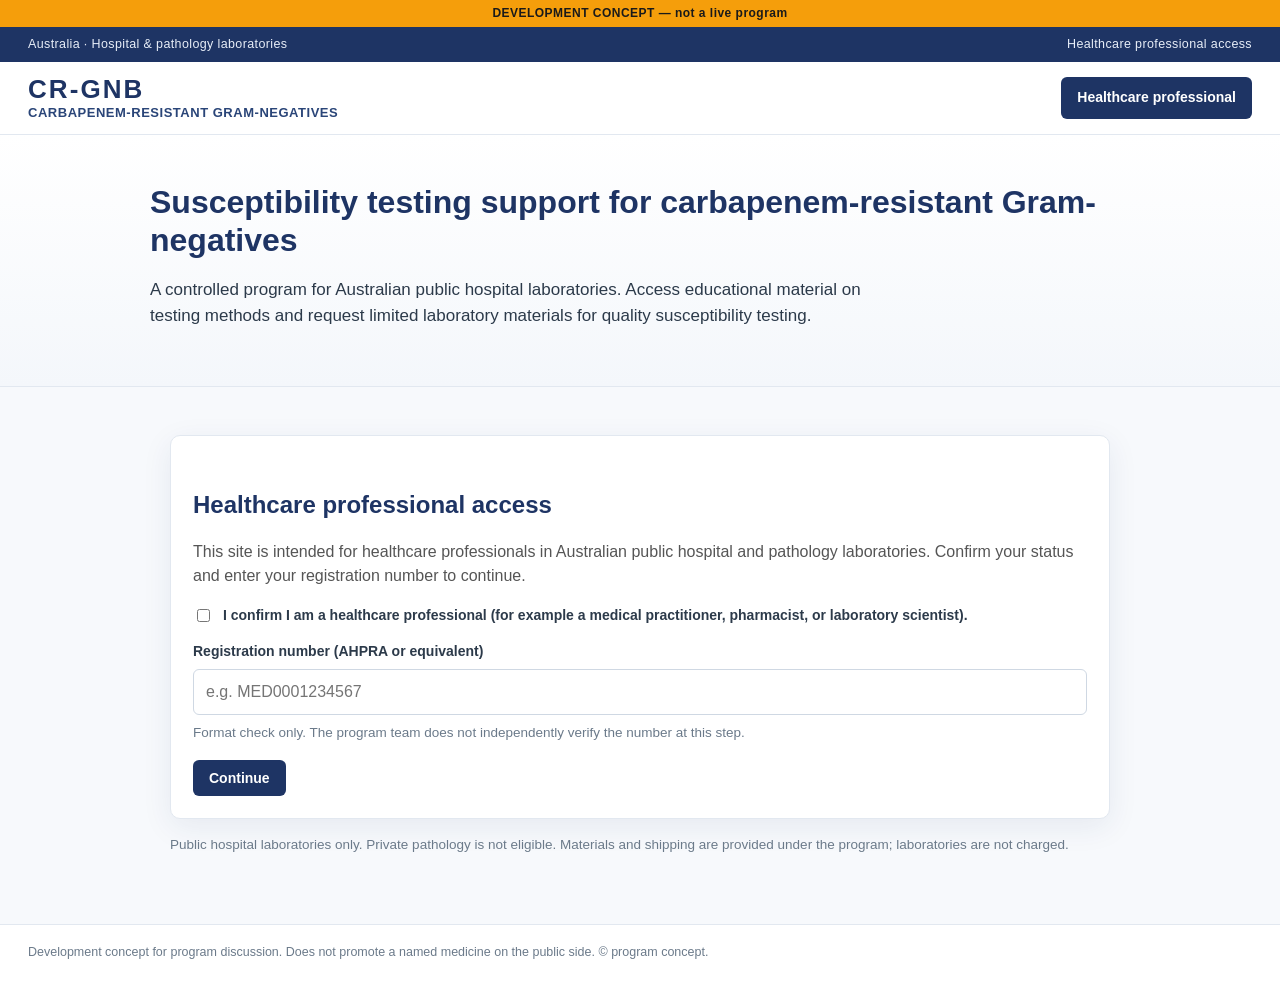
==== education.html @ f699612e "Redesign: HCP gate, navy theme, code-tiered disc ordering" ====
<!DOCTYPE html>
<html lang="en-AU">
<head>
  <meta charset="utf-8">
  <meta name="viewport" content="width=device-width, initial-scale=1">
  <title>Testing methods | CR-GNB program</title>
  <link rel="stylesheet" href="css/styles.css">
</head>
<body>
  <div class="dev-ribbon">DEVELOPMENT CONCEPT</div>
  <div class="topbar">
    <span>Australia · Hospital & pathology laboratories</span>
    <span>Healthcare professional access</span>
  </div>
  <header class="header">
    <a class="brand" href="education.html">
      <div class="word">CR-GNB</div>
      <div class="sub">TESTING PROGRAM</div>
    </a>
    <nav class="nav"><span id="auth-slot"></span></nav>
  </header>

  <div class="wrap">
    <h1>How susceptibility testing is done</h1>
    <p class="lead">For carbapenem-resistant Gram-negative isolates, additional testing is required beyond automated systems. Disk diffusion is the practical first step for most laboratories.</p>

    <div class="card">
      <h2>Why test</h2>
      <p>Reserved agents are used only after susceptibility is confirmed. If the laboratory does not test, the clinical team cannot know whether the isolate is susceptible. Early, quality testing supports appropriate use and builds laboratory confidence.</p>
      <p>Isolates that are resistant to a carbapenem on the automated system should proceed to additional testing for last-line options.</p>
    </div>

    <div class="card">
      <h2>Disk diffusion (primary method)</h2>
      <p>A <strong>30 µg siderophore cephalosporin disk</strong> is placed on standard Mueller-Hinton agar using the Kirby-Bauer method. No special media preparation is required.</p>
      <ul>
        <li>Read the zone of inhibition in millimetres.</li>
        <li>Interpret against the relevant breakpoint table (CLSI / EUCAST as applicable in Australia).</li>
        <li>Results in the area of technical uncertainty may need confirmatory MIC testing.</li>
      </ul>
      <p class="note">Disks are supplied in packs of 50. Once opened they have a limited shelf life, so laboratories should order what they can use.</p>
    </div>

    <div class="card">
      <h2>Confirmatory MIC options</h2>
      <p>When the disk result falls in the area of technical uncertainty, or a quantitative MIC is required, a commercial broth microdilution panel can be used (for example a ComASP-style siderophore cephalosporin panel). Availability of these panels in Australia is limited; the program controls which sites can request them.</p>
    </div>

    <div class="card">
      <h2>Quality points</h2>
      <ul>
        <li>Use quality-control strains appropriate for Gram-negative AST.</li>
        <li>Follow the manufacturer and CLSI/EUCAST reading guidance for zone diameters.</li>
        <li>Do not report a disk result as “not usable” solely because it falls in the technical uncertainty range — confirm with MIC where indicated.</li>
      </ul>
    </div>

    <p><a class="btn btn-navy" href="order.html">Request laboratory materials</a></p>
    <p class="note">Educational content only. Not a substitute for local protocols or product information supplied with the materials.</p>
  </div>

  <footer class="footer">Development concept. Behind healthcare-professional gate.</footer>
  <script src="js/app.js"></script>
  <script>requireHcp();</script>
</body>
</html>
---- css/styles.css ----
:root {
  --navy: #1E3464;
  --navy-dark: #15284d;
  --navy-soft: #2a4578;
  --text: #555555;
  --ink: #2c3a4a;
  --muted: #6b7a8a;
  --line: #e2e8f0;
  --paper: #ffffff;
  --bg: #f7f9fc;
  --ok: #0f7a4a;
  --warn: #b45309;
  --radius: 10px;
  --shadow: 0 8px 30px rgba(30, 52, 100, 0.08);
}

* { box-sizing: border-box; }
html { scroll-behavior: smooth; }
body {
  margin: 0;
  font-family: "Segoe UI", Calibri, Arial, sans-serif;
  color: var(--text);
  background: var(--bg);
  line-height: 1.55;
}
a { color: var(--navy); text-decoration: none; }
a:hover { text-decoration: underline; }
img { max-width: 100%; }

.topbar {
  background: var(--navy);
  color: #e8eef8;
  font-size: 12.5px;
  letter-spacing: .03em;
  padding: 8px 28px;
  display: flex;
  justify-content: space-between;
  gap: 16px;
}
.header {
  background: #fff;
  border-bottom: 1px solid var(--line);
  padding: 14px 28px;
  display: flex;
  align-items: center;
  justify-content: space-between;
  position: sticky;
  top: 0;
  z-index: 20;
}
.brand { display: flex; flex-direction: column; line-height: 1.05; text-decoration: none; color: inherit; }
.brand .word {
  font-weight: 800;
  font-size: 26px;
  letter-spacing: .08em;
  color: var(--navy);
}
.brand .sub {
  font-size: 13px;
  letter-spacing: .04em;
  color: var(--navy-soft);
  font-weight: 600;
  margin-top: 3px;
}
.nav { display: flex; gap: 10px; align-items: center; }
.btn {
  display: inline-flex;
  align-items: center;
  justify-content: center;
  border: 0;
  border-radius: 6px;
  padding: 10px 16px;
  font-weight: 650;
  cursor: pointer;
  text-decoration: none;
  font-size: 14px;
}
.btn-navy { background: var(--navy); color: #fff; }
.btn-navy:hover { background: var(--navy-dark); text-decoration: none; }
.btn-outline { background: #fff; color: var(--navy); border: 1px solid var(--navy); }
.btn-outline:hover { background: #f4f7fb; text-decoration: none; }

.wrap { max-width: 980px; margin: 0 auto; padding: 32px 20px 60px; }
.hero {
  background: linear-gradient(180deg, #fff 0%, #f4f7fb 100%);
  border-bottom: 1px solid var(--line);
  padding: 48px 20px 40px;
}
.hero-inner { max-width: 980px; margin: 0 auto; }
h1 { color: var(--navy); font-size: 32px; line-height: 1.2; margin: 0 0 12px; font-weight: 750; }
h2 { color: var(--navy); font-size: 24px; margin: 28px 0 12px; }
h3 { color: var(--ink); font-size: 18px; margin: 18px 0 8px; }
.lead { font-size: 17px; color: var(--ink); max-width: 720px; }
.card {
  background: #fff;
  border: 1px solid var(--line);
  border-radius: var(--radius);
  box-shadow: var(--shadow);
  padding: 22px;
  margin: 16px 0;
}
.grid { display: grid; gap: 16px; }
.grid-2 { grid-template-columns: 1fr 1fr; }
@media (max-width: 760px) {
  .grid-2 { grid-template-columns: 1fr; }
  .header, .topbar { padding-left: 16px; padding-right: 16px; }
  h1 { font-size: 26px; }
}

label { display: block; font-weight: 600; color: var(--ink); margin: 12px 0 6px; font-size: 14px; }
input, select, textarea {
  width: 100%;
  padding: 10px 12px;
  border: 1px solid #cfd8e3;
  border-radius: 6px;
  font: inherit;
  color: var(--ink);
  background: #fff;
}
input:focus, select:focus, textarea:focus { outline: 2px solid #c5d4ef; border-color: var(--navy); }
.note { font-size: 13.5px; color: var(--muted); margin: 8px 0; }
.msg { padding: 10px 12px; border-radius: 6px; margin: 10px 0; font-size: 14px; }
.msg.ok { background: #ecfdf3; color: var(--ok); }
.msg.bad { background: #fef2f2; color: #b42318; }
.check { display: flex; gap: 10px; align-items: flex-start; margin: 14px 0; }
.check input { width: auto; margin-top: 4px; }
.product {
  border: 1px solid var(--line);
  border-radius: 8px;
  padding: 14px;
  margin: 10px 0;
  background: #fafcff;
}
.product strong { color: var(--navy); }
.qty { width: 90px; }
table { width: 100%; border-collapse: collapse; font-size: 14.5px; }
th, td { text-align: left; padding: 8px 10px; border-bottom: 1px solid var(--line); vertical-align: top; }
th { color: var(--navy); font-weight: 650; }
.footer {
  border-top: 1px solid var(--line);
  background: #fff;
  color: var(--muted);
  font-size: 12.5px;
  padding: 18px 28px 28px;
}
.dev-ribbon {
  background: #f59e0b;
  color: #1a1a1a;
  text-align: center;
  font-size: 12px;
  font-weight: 700;
  letter-spacing: .04em;
  padding: 4px;
}
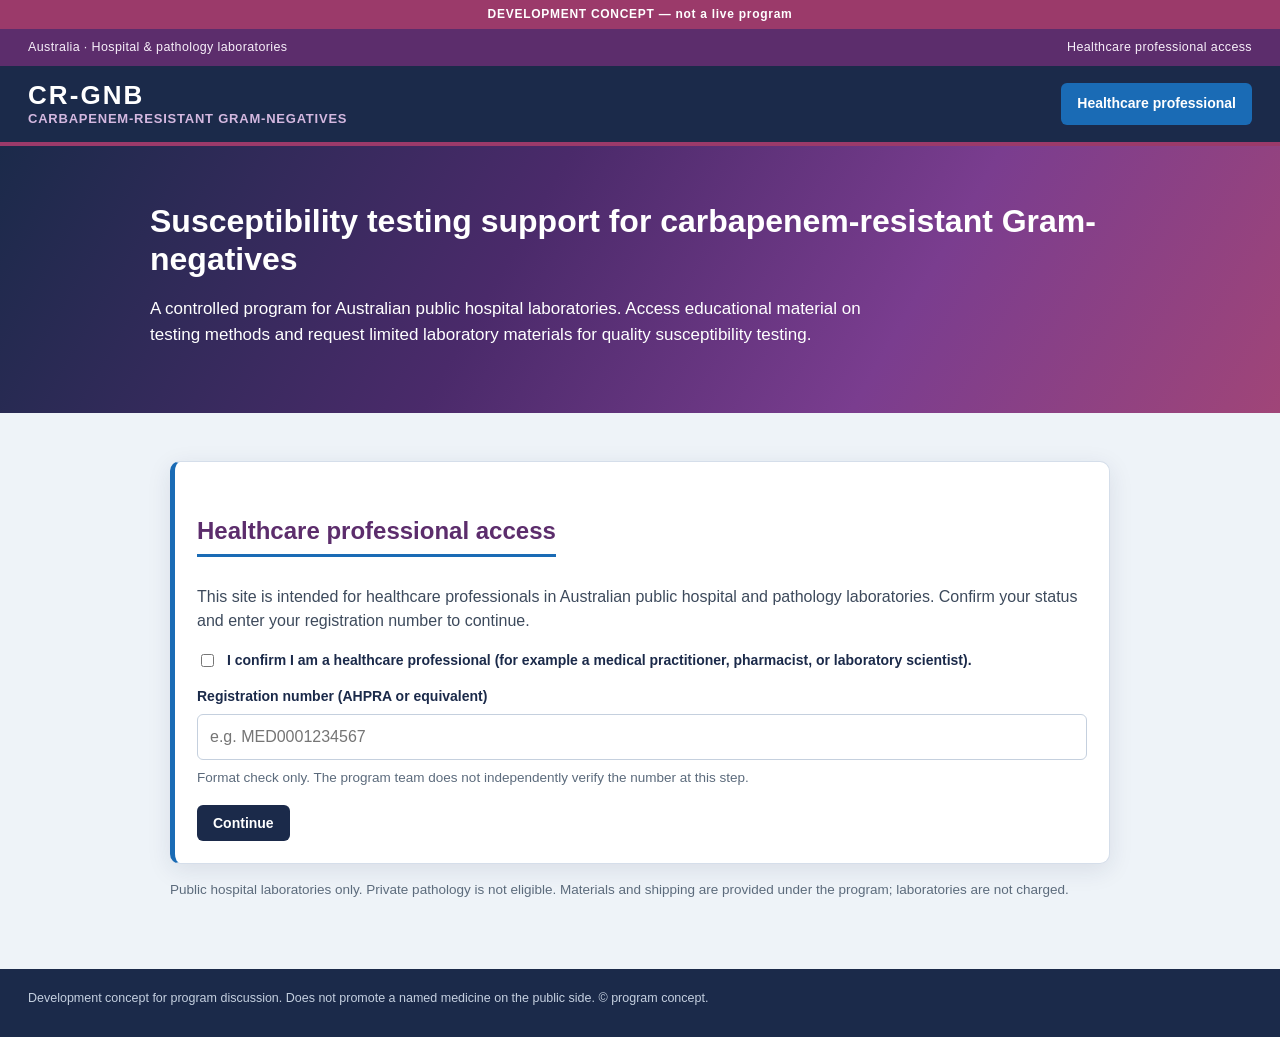
==== commit a2f101a3: "Richer education page and Fetroja blue/purple gradients" ====
--- a/education.html
+++ b/education.html
@@ -3,7 +3,7 @@
 <head>
   <meta charset="utf-8">
   <meta name="viewport" content="width=device-width, initial-scale=1">
-  <title>Testing methods | CR-GNB program</title>
+  <title>Testing & activity | CR-GNB program</title>
   <link rel="stylesheet" href="css/styles.css">
 </head>
 <body>
@@ -20,43 +20,71 @@
     <nav class="nav"><span id="auth-slot"></span></nav>
   </header>
 
+  <div class="hero">
+    <div class="hero-inner">
+      <h1>Activity and susceptibility testing</h1>
+      <p class="lead">Supporting quality testing of carbapenem-resistant Gram-negatives so laboratories can deliver timely, reliable results to the clinical team.</p>
+    </div>
+  </div>
+
   <div class="wrap">
-    <h1>How susceptibility testing is done</h1>
-    <p class="lead">For carbapenem-resistant Gram-negative isolates, additional testing is required beyond automated systems. Disk diffusion is the practical first step for most laboratories.</p>
 
-    <div class="card">
-      <h2>Why test</h2>
-      <p>Reserved agents are used only after susceptibility is confirmed. If the laboratory does not test, the clinical team cannot know whether the isolate is susceptible. Early, quality testing supports appropriate use and builds laboratory confidence.</p>
-      <p>Isolates that are resistant to a carbapenem on the automated system should proceed to additional testing for last-line options.</p>
+    <div class="band-blue">
+      <h2>Available susceptibility testing methods</h2>
+      <p>Commercial methods use standard media. No special preparation is required.</p>
     </div>
 
     <div class="card">
-      <h2>Disk diffusion (primary method)</h2>
-      <p>A <strong>30 µg siderophore cephalosporin disk</strong> is placed on standard Mueller-Hinton agar using the Kirby-Bauer method. No special media preparation is required.</p>
+      <h3>Disk diffusion (primary method for most sites)</h3>
+      <p>A <strong>30 µg disk</strong> is applied to standard Mueller-Hinton agar using the Kirby-Bauer method. Zone diameters are read in millimetres and interpreted against the applicable breakpoint table.</p>
       <ul>
-        <li>Read the zone of inhibition in millimetres.</li>
-        <li>Interpret against the relevant breakpoint table (CLSI / EUCAST as applicable in Australia).</li>
-        <li>Results in the area of technical uncertainty may need confirmatory MIC testing.</li>
+        <li>Manufacturers include BD BBL Sensi-Disc, HardyDisk (AST), and Thermo Scientific Oxoid disks.</li>
+        <li>Disks are typically supplied in packs of 50. Once opened they have a limited in-use life.</li>
+        <li>Results in the area of technical uncertainty should not be reported as “not usable”. Confirm with an MIC method where indicated.</li>
       </ul>
-      <p class="note">Disks are supplied in packs of 50. Once opened they have a limited shelf life, so laboratories should order what they can use.</p>
     </div>
 
     <div class="card">
-      <h2>Confirmatory MIC options</h2>
-      <p>When the disk result falls in the area of technical uncertainty, or a quantitative MIC is required, a commercial broth microdilution panel can be used (for example a ComASP-style siderophore cephalosporin panel). Availability of these panels in Australia is limited; the program controls which sites can request them.</p>
+      <h3>Confirmatory MIC methods</h3>
+      <p>When a quantitative result is required, commercial broth microdilution panels are available:</p>
+      <ul>
+        <li><strong>ComASP-style panels</strong> — broth microdilution kit (Liofilchem).</li>
+        <li><strong>Sensititre AST plates</strong> — use standard Sensititre Mueller-Hinton broth; no specialty media.</li>
+      </ul>
+      <p class="note">Access to MIC panels through this program is controlled by hospital code. Most sites will start with disks.</p>
+    </div>
+
+    <div class="band-purple">
+      <h2>Why activity matters for the laboratory</h2>
     </div>
 
     <div class="card">
-      <h2>Quality points</h2>
+      <h3>Spectrum against resistant Gram-negatives</h3>
+      <p>The agent remains active against many carbapenem-resistant isolates by resisting key resistance mechanisms:</p>
       <ul>
-        <li>Use quality-control strains appropriate for Gram-negative AST.</li>
-        <li>Follow the manufacturer and CLSI/EUCAST reading guidance for zone diameters.</li>
-        <li>Do not report a disk result as “not usable” solely because it falls in the technical uncertainty range — confirm with MIC where indicated.</li>
+        <li>Stable to Class A (KPC, GES), Class B metallo-β-lactamases (NDM, VIM, IMP), Class C (AmpC), and Class D (OXA-23, OXA-48) enzymes.</li>
+        <li>Retains activity in the presence of porin loss and efflux pump up-regulation.</li>
+        <li>Active against isolates carrying more than one carbapenemase.</li>
+      </ul>
+      <p>Organisms of interest in Australian laboratories include <em>Acinetobacter baumannii</em> complex, <em>Pseudomonas aeruginosa</em>, <em>Klebsiella pneumoniae</em>, <em>Escherichia coli</em>, and <em>Enterobacter cloacae</em> complex, among others.</p>
+    </div>
+
+    <div class="card">
+      <h3>What the laboratory needs to deliver</h3>
+      <ul>
+        <li>Early testing of carbapenem-resistant isolates so the clinical team has a result when they need it.</li>
+        <li>Quality zone reading and correct interpretation of the technical-uncertainty range.</li>
+        <li>Access to a confirmatory MIC method for selected sites.</li>
       </ul>
     </div>
 
-    <p><a class="btn btn-navy" href="order.html">Request laboratory materials</a></p>
-    <p class="note">Educational content only. Not a substitute for local protocols or product information supplied with the materials.</p>
+    <div class="card">
+      <h3>Real-world context</h3>
+      <p>Observational programs (including PERSEUS in Europe and PROVE in the US) have described use in highly resistant Gram-negative infections where other options were limited. These data support the value of reliable susceptibility results in guiding therapy, while reinforcing that in-vitro activity must always be interpreted alongside the clinical picture.</p>
+      <p class="note">Education only. Local protocols, CLSI/EUCAST guidance, and product information supplied with materials take precedence.</p>
+    </div>
+
+    <p><a class="btn btn-blue" href="order.html">Request laboratory materials</a></p>
   </div>
 
   <footer class="footer">Development concept. Behind healthcare-professional gate.</footer>
--- a/css/styles.css
+++ b/css/styles.css
@@ -1,17 +1,21 @@
 :root {
-  --navy: #1E3464;
-  --navy-dark: #15284d;
-  --navy-soft: #2a4578;
-  --text: #555555;
-  --ink: #2c3a4a;
-  --muted: #6b7a8a;
-  --line: #e2e8f0;
+  --navy: #1B2A4A;
+  --navy-dark: #0f1a30;
+  --purple: #5C2D6C;
+  --purple-mid: #6E3480;
+  --magenta: #9B3A6A;
+  --blue: #1A6BB5;
+  --blue-bright: #2A8AD4;
+  --blue-soft: #E8F2FB;
+  --text: #3d4a5c;
+  --ink: #1f2a3a;
+  --muted: #5c6b7c;
+  --line: #d5deea;
   --paper: #ffffff;
-  --bg: #f7f9fc;
+  --bg: #eef3f8;
   --ok: #0f7a4a;
-  --warn: #b45309;
   --radius: 10px;
-  --shadow: 0 8px 30px rgba(30, 52, 100, 0.08);
+  --shadow: 0 6px 24px rgba(27, 42, 74, 0.1);
 }
 
 * { box-sizing: border-box; }
@@ -23,24 +27,24 @@
   background: var(--bg);
   line-height: 1.55;
 }
-a { color: var(--navy); text-decoration: none; }
+a { color: var(--blue); text-decoration: none; }
 a:hover { text-decoration: underline; }
-img { max-width: 100%; }
 
 .topbar {
-  background: var(--navy);
-  color: #e8eef8;
+  background: var(--purple);
+  color: #f8f0fa;
   font-size: 12.5px;
   letter-spacing: .03em;
-  padding: 8px 28px;
+  padding: 9px 28px;
   display: flex;
   justify-content: space-between;
   gap: 16px;
 }
 .header {
-  background: #fff;
-  border-bottom: 1px solid var(--line);
-  padding: 14px 28px;
+  background: var(--navy);
+  color: #fff;
+  border-bottom: 4px solid var(--magenta);
+  padding: 16px 28px;
   display: flex;
   align-items: center;
   justify-content: space-between;
@@ -53,16 +57,17 @@
   font-weight: 800;
   font-size: 26px;
   letter-spacing: .08em;
-  color: var(--navy);
+  color: #fff;
 }
 .brand .sub {
   font-size: 13px;
-  letter-spacing: .04em;
-  color: var(--navy-soft);
+  letter-spacing: .06em;
+  color: #d4b8e0;
   font-weight: 600;
   margin-top: 3px;
 }
 .nav { display: flex; gap: 10px; align-items: center; }
+.nav a { color: #fff; }
 .btn {
   display: inline-flex;
   align-items: center;
@@ -77,28 +82,37 @@
 }
 .btn-navy { background: var(--navy); color: #fff; }
 .btn-navy:hover { background: var(--navy-dark); text-decoration: none; }
-.btn-outline { background: #fff; color: var(--navy); border: 1px solid var(--navy); }
-.btn-outline:hover { background: #f4f7fb; text-decoration: none; }
+.btn-purple { background: var(--purple); color: #fff; }
+.btn-purple:hover { background: #4a2458; text-decoration: none; }
+.btn-blue { background: var(--blue); color: #fff; }
+.btn-blue:hover { background: #155a9a; text-decoration: none; }
+.btn-outline { background: transparent; color: #fff; border: 1px solid rgba(255,255,255,0.6); }
+.btn-outline:hover { background: rgba(255,255,255,0.12); text-decoration: none; }
+.header .btn-navy { background: var(--blue); }
+.header .btn-navy:hover { background: #155a9a; }
 
 .wrap { max-width: 980px; margin: 0 auto; padding: 32px 20px 60px; }
 .hero {
-  background: linear-gradient(180deg, #fff 0%, #f4f7fb 100%);
-  border-bottom: 1px solid var(--line);
-  padding: 48px 20px 40px;
+  background: linear-gradient(120deg, #1B2A4A 0%, #4a2a6a 40%, #7a3d8f 70%, #a04578 100%);
+  color: #fff;
+  padding: 56px 20px 48px;
 }
+.hero h1, .hero .lead { color: #fff; }
 .hero-inner { max-width: 980px; margin: 0 auto; }
 h1 { color: var(--navy); font-size: 32px; line-height: 1.2; margin: 0 0 12px; font-weight: 750; }
-h2 { color: var(--navy); font-size: 24px; margin: 28px 0 12px; }
-h3 { color: var(--ink); font-size: 18px; margin: 18px 0 8px; }
+h2 { color: var(--purple); font-size: 24px; margin: 28px 0 12px; border-bottom: 3px solid var(--blue); display: inline-block; padding-bottom: 4px; }
+h3 { color: var(--navy); font-size: 18px; margin: 18px 0 8px; }
 .lead { font-size: 17px; color: var(--ink); max-width: 720px; }
 .card {
   background: #fff;
   border: 1px solid var(--line);
+  border-left: 5px solid var(--blue);
   border-radius: var(--radius);
   box-shadow: var(--shadow);
   padding: 22px;
   margin: 16px 0;
 }
+.card:nth-of-type(even) { border-left-color: var(--purple); }
 .grid { display: grid; gap: 16px; }
 .grid-2 { grid-template-columns: 1fr 1fr; }
 @media (max-width: 760px) {
@@ -107,48 +121,64 @@
   h1 { font-size: 26px; }
 }
 
-label { display: block; font-weight: 600; color: var(--ink); margin: 12px 0 6px; font-size: 14px; }
+label { display: block; font-weight: 600; color: var(--navy); margin: 12px 0 6px; font-size: 14px; }
 input, select, textarea {
   width: 100%;
   padding: 10px 12px;
-  border: 1px solid #cfd8e3;
+  border: 1px solid #c5d0de;
   border-radius: 6px;
   font: inherit;
   color: var(--ink);
   background: #fff;
 }
-input:focus, select:focus, textarea:focus { outline: 2px solid #c5d4ef; border-color: var(--navy); }
+input:focus, select:focus, textarea:focus { outline: 2px solid var(--blue-soft); border-color: var(--blue); }
 .note { font-size: 13.5px; color: var(--muted); margin: 8px 0; }
 .msg { padding: 10px 12px; border-radius: 6px; margin: 10px 0; font-size: 14px; }
-.msg.ok { background: #ecfdf3; color: var(--ok); }
-.msg.bad { background: #fef2f2; color: #b42318; }
+.msg.ok { background: #e8f7ef; color: var(--ok); border-left: 4px solid var(--ok); }
+.msg.bad { background: #fef2f2; color: #b42318; border-left: 4px solid #b42318; }
 .check { display: flex; gap: 10px; align-items: flex-start; margin: 14px 0; }
 .check input { width: auto; margin-top: 4px; }
 .product {
   border: 1px solid var(--line);
+  border-left: 4px solid var(--magenta);
   border-radius: 8px;
   padding: 14px;
   margin: 10px 0;
-  background: #fafcff;
+  background: #faf8fc;
 }
-.product strong { color: var(--navy); }
+.product strong { color: var(--purple); }
 .qty { width: 90px; }
 table { width: 100%; border-collapse: collapse; font-size: 14.5px; }
 th, td { text-align: left; padding: 8px 10px; border-bottom: 1px solid var(--line); vertical-align: top; }
-th { color: var(--navy); font-weight: 650; }
+th { color: var(--navy); font-weight: 650; background: var(--blue-soft); }
 .footer {
-  border-top: 1px solid var(--line);
-  background: #fff;
-  color: var(--muted);
+  background: var(--navy);
+  color: #c5d0e0;
   font-size: 12.5px;
-  padding: 18px 28px 28px;
+  padding: 20px 28px 28px;
 }
 .dev-ribbon {
-  background: #f59e0b;
-  color: #1a1a1a;
+  background: var(--magenta);
+  color: #fff;
   text-align: center;
   font-size: 12px;
   font-weight: 700;
-  letter-spacing: .04em;
-  padding: 4px;
+  letter-spacing: .06em;
+  padding: 5px;
 }
+.band-blue {
+  background: #1A6BB5;
+  color: #fff;
+  padding: 18px 24px;
+  margin: 24px 0 16px;
+  border-radius: 8px;
+}
+.band-blue h2, .band-blue h3 { color: #fff; border: 0; margin: 0 0 6px; }
+.band-purple {
+  background: linear-gradient(90deg, #3d1a4e 0%, #6E3480 50%, #9B3A6A 100%);
+  color: #fff;
+  padding: 18px 24px;
+  margin: 28px 0 16px;
+  border-radius: 8px;
+}
+.band-purple h2, .band-purple h3 { color: #fff; border: 0; margin: 0; }
